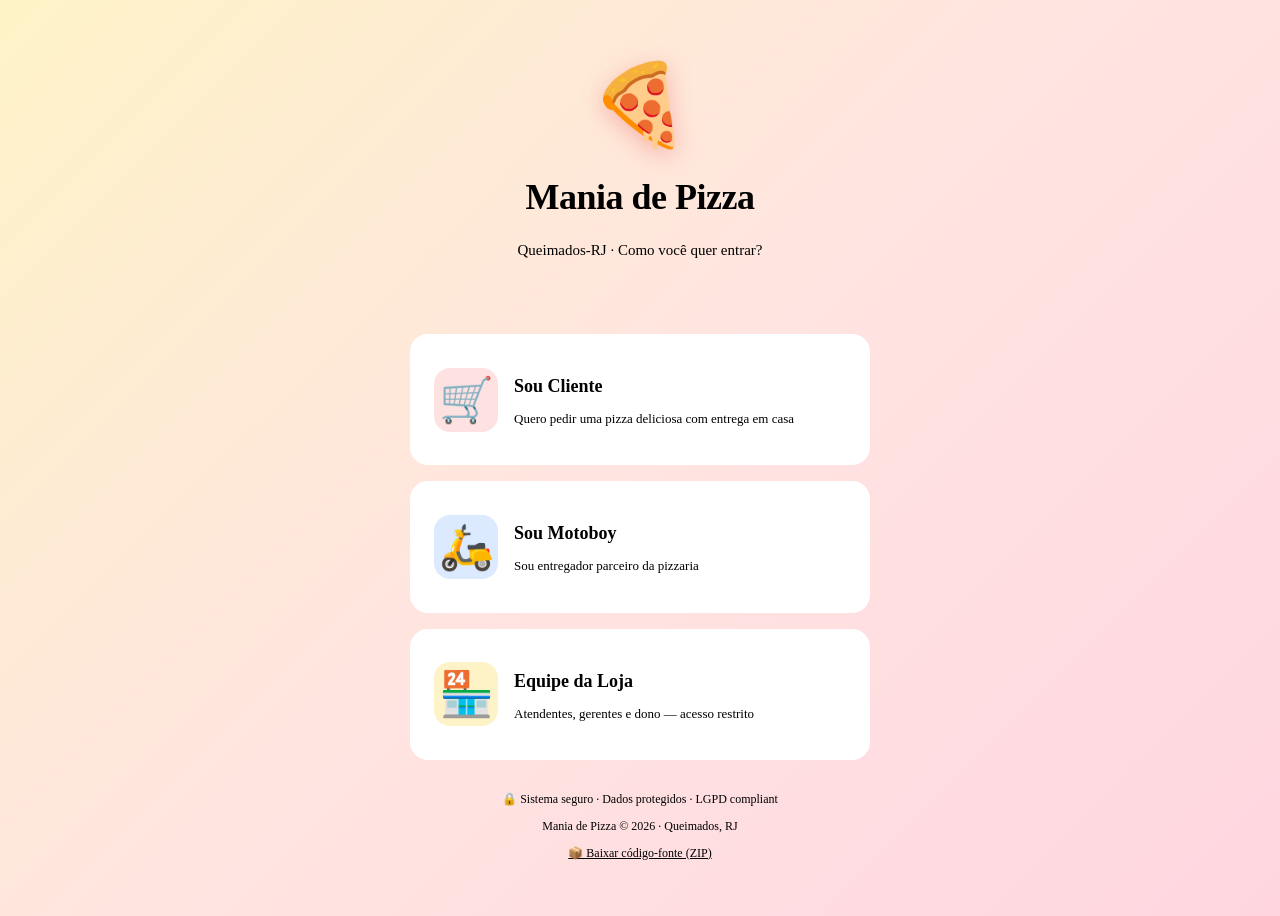
==== index.html @ 7ec07a9e "Add files via upload" ====
<!DOCTYPE html>
<html lang="pt-BR">
<head>
<meta charset="UTF-8">
<meta name="viewport" content="width=device-width, initial-scale=1, viewport-fit=cover">
<meta name="theme-color" content="#e63946">
<meta http-equiv="Content-Security-Policy" content="default-src 'self' 'unsafe-inline' https: data: blob:; img-src 'self' https: data: blob:; connect-src 'self' https:; frame-ancestors 'none';">
<meta http-equiv="X-Content-Type-Options" content="nosniff">
<meta http-equiv="Referrer-Policy" content="strict-origin-when-cross-origin">
<meta name="description" content="Mania de Pizza — A pizza mais gostosa de Queimados, agora com app próprio!">
<title>Mania de Pizza — Bem-vindo</title>
<link rel="manifest" href="manifest.json">
<link rel="icon" href="data:image/svg+xml,%3Csvg xmlns='http://www.w3.org/2000/svg' viewBox='0 0 100 100'%3E%3Ctext y='80' font-size='80'%3E🍕%3C/text%3E%3C/svg%3E">
<link rel="stylesheet" href="https://fonts.googleapis.com/css2?family=Inter:wght@400;500;600;700;800&display=swap">
<link rel="stylesheet" href="css/global.css">
<style>
  body {
    background: linear-gradient(135deg, #fef3c7 0%, #ffe4e1 50%, #ffd6e0 100%);
    min-height: 100vh;
  }
  .hero { text-align: center; padding: 50px 20px 30px; }
  .hero .logo {
    font-size: 80px; margin-bottom: 8px;
    filter: drop-shadow(0 6px 12px rgba(230,57,70,.3));
  }
  .hero h1 {
    font-size: 36px; font-weight: 800;
    color: var(--primary-dark); letter-spacing: -.5px;
  }
  .hero p { color: var(--text-muted); margin-top: 8px; font-size: 15px; }
  .role-grid {
    display: grid; grid-template-columns: 1fr; gap: 16px;
    max-width: 460px; margin: 30px auto 0; padding: 0 20px;
  }
  .role-card {
    background: #fff; border: 2px solid transparent;
    border-radius: 18px; padding: 22px; cursor: pointer;
    transition: transform .15s, box-shadow .2s, border-color .15s;
    text-align: left; display: flex; align-items: center;
    gap: 16px; width: 100%; font: inherit; color: inherit;
  }
  .role-card:hover {
    transform: translateY(-3px);
    box-shadow: 0 12px 30px rgba(0,0,0,.12);
    border-color: var(--primary-light);
  }
  .role-card .icon {
    font-size: 44px; width: 64px; height: 64px;
    display: flex; align-items: center; justify-content: center;
    border-radius: 16px; flex-shrink: 0;
  }
  .role-card.cliente .icon { background: #fee2e2; }
  .role-card.motoboy .icon { background: #dbeafe; }
  .role-card.lojista .icon { background: #fef3c7; }
  .role-card .info h3 { font-size: 18px; font-weight: 700; margin-bottom: 4px; }
  .role-card .info p { font-size: 13px; color: var(--text-muted); line-height: 1.4; }
  .footer-info {
    text-align: center; margin-top: 32px; padding: 0 20px 24px;
    color: var(--text-muted); font-size: 12px;
  }
  .footer-info a { color: var(--primary-dark); }
</style>
</head>
<body>

<header class="hero">
  <div class="logo" aria-hidden="true">🍕</div>
  <h1>Mania de Pizza</h1>
  <p>Queimados-RJ · Como você quer entrar?</p>
</header>

<main class="role-grid" role="navigation" aria-label="Escolha de perfil">
  <button class="role-card cliente" onclick="location.href='cliente-entrada.html'" aria-label="Sou Cliente">
    <div class="icon">🛒</div>
    <div class="info">
      <h3>Sou Cliente</h3>
      <p>Quero pedir uma pizza deliciosa com entrega em casa</p>
    </div>
  </button>

  <button class="role-card motoboy" onclick="location.href='motoboy-entrada.html'" aria-label="Sou Motoboy">
    <div class="icon">🛵</div>
    <div class="info">
      <h3>Sou Motoboy</h3>
      <p>Sou entregador parceiro da pizzaria</p>
    </div>
  </button>

  <button class="role-card lojista" onclick="location.href='login.html?staff=1'" aria-label="Acesso da Equipe">
    <div class="icon">🏪</div>
    <div class="info">
      <h3>Equipe da Loja</h3>
      <p>Atendentes, gerentes e dono — acesso restrito</p>
    </div>
  </button>
</main>

<div class="footer-info">
  <p>🔒 Sistema seguro · Dados protegidos · LGPD compliant</p>
  <p style="margin-top:6px">Mania de Pizza © 2026 · Queimados, RJ</p>
  <p style="margin-top:10px"><a href="download.html" style="font-size:12px">📦 Baixar código-fonte (ZIP)</a></p>
</div>

<script>
if ('serviceWorker' in navigator) {
  window.addEventListener('load', function () {
    navigator.serviceWorker.register('sw.js').catch(function () {});
  });
}
</script>
<script src="js/security.js"></script>
<script>
  (async function () {
    const s = await MDPSecurity.getSession();
    if (!s) return;
    const target = {
      cliente: 'comprador.html',
      motoboy: 'motoboy.html',
      atendente: 'painel-atendente.html',
      gerente: 'painel-gerente.html',
      dono: 'painel-gerente.html'
    }[s.role];
    if (target) {
      const cont = document.createElement('div');
      cont.style.cssText = 'position:fixed;bottom:20px;left:50%;transform:translateX(-50%);background:#1f2937;color:#fff;padding:14px 22px;border-radius:14px;display:flex;gap:12px;align-items:center;z-index:50;box-shadow:0 8px 24px rgba(0,0,0,.3);max-width:90vw';
      cont.innerHTML =
        '<div style="font-size:14px">Logado como <b>' + MDPSecurity.escapeHtml(s.nome || s.email) + '</b></div>' +
        '<button onclick="location.href=\'' + target + '\'" style="background:#e63946;border:none;color:#fff;padding:8px 14px;border-radius:8px;font-weight:600;cursor:pointer">Continuar</button>' +
        '<button onclick="MDPSecurity.clearSession();location.reload()" style="background:transparent;border:1px solid #4b5563;color:#fff;padding:8px 14px;border-radius:8px;cursor:pointer">Sair</button>';
      document.body.appendChild(cont);
    }
  })();
</script>

</body>
</html>
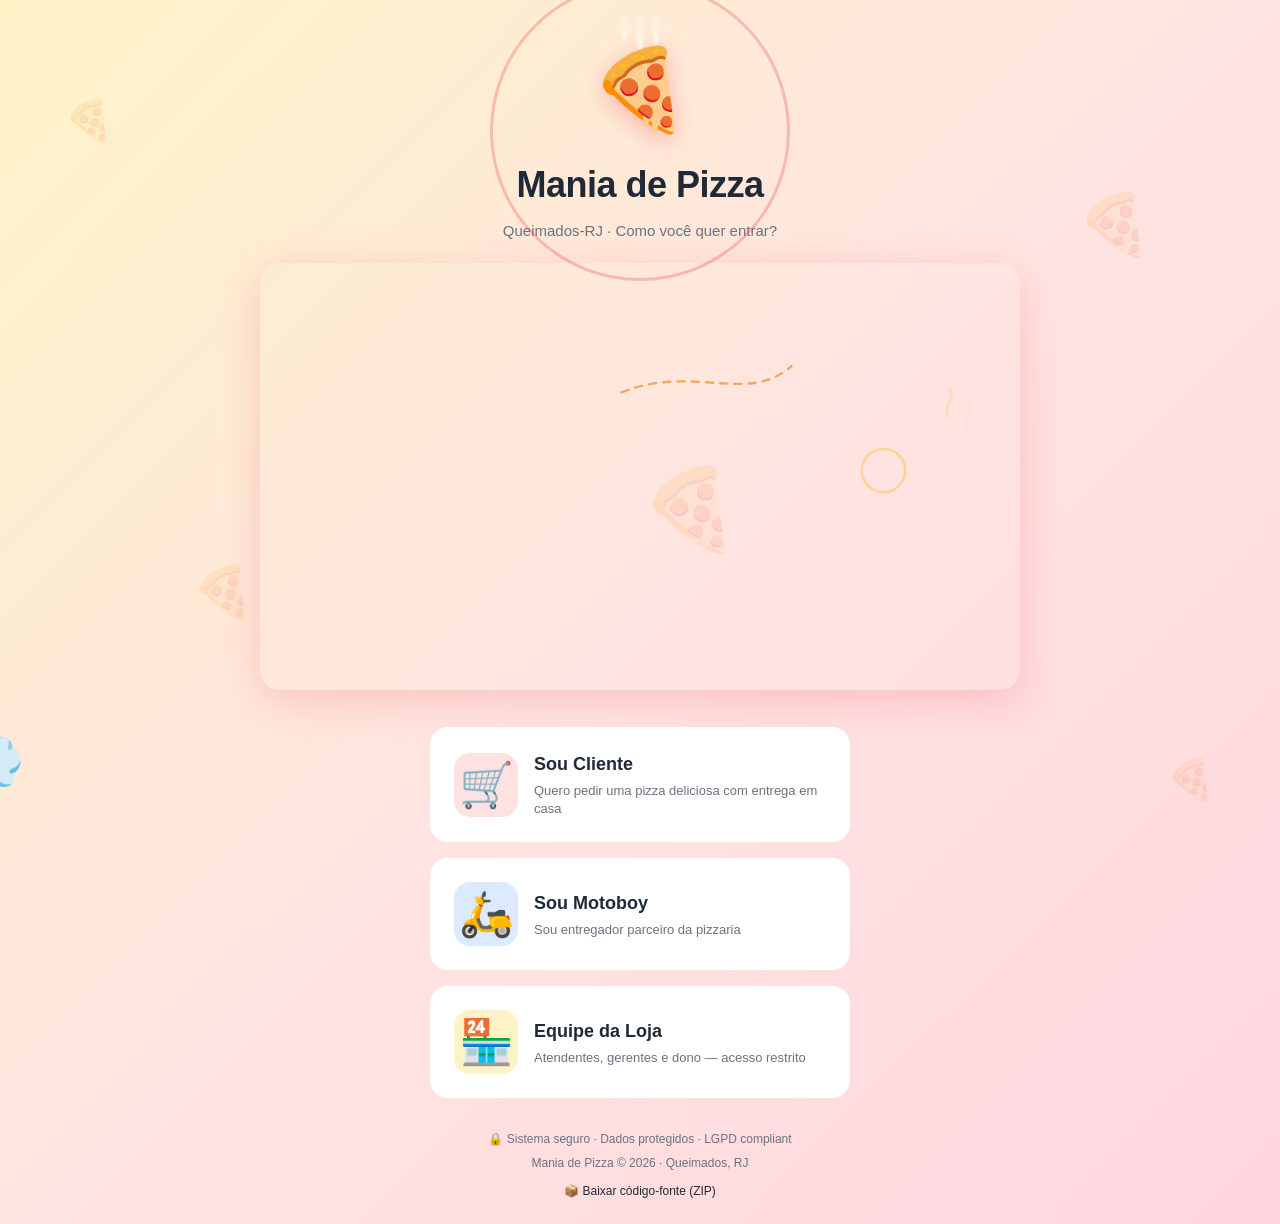
==== commit d9b35455: "Add animations and visual enhancements to pizza delivery website - New .gitignore file with comprehe" ====
--- a/index.html
+++ b/index.html
@@ -17,8 +17,151 @@
   body {
     background: linear-gradient(135deg, #fef3c7 0%, #ffe4e1 50%, #ffd6e0 100%);
     min-height: 100vh;
-  }
-  .hero { text-align: center; padding: 50px 20px 30px; }
+    overflow-x: hidden;
+  }
+  
+  /* Animação de fundo - Pizza flutuante */
+  .floating-pizzas {
+    position: fixed;
+    top: 0;
+    left: 0;
+    width: 100%;
+    height: 100%;
+    pointer-events: none;
+    z-index: 0;
+    overflow: hidden;
+  }
+  
+  .floating-pizza {
+    position: absolute;
+    font-size: 40px;
+    opacity: 0.15;
+    animation: float 15s infinite ease-in-out;
+  }
+  
+  .floating-pizza:nth-child(1) { top: 10%; left: 5%; animation-delay: 0s; }
+  .floating-pizza:nth-child(2) { top: 20%; right: 10%; animation-delay: 2s; font-size: 60px; }
+  .floating-pizza:nth-child(3) { bottom: 30%; left: 15%; animation-delay: 4s; font-size: 50px; }
+  .floating-pizza:nth-child(4) { bottom: 10%; right: 5%; animation-delay: 1s; }
+  .floating-pizza:nth-child(5) { top: 50%; left: 50%; animation-delay: 3s; font-size: 80px; }
+  
+  @keyframes float {
+    0%, 100% { transform: translateY(0) rotate(0deg) scale(1); }
+    25% { transform: translateY(-20px) rotate(5deg) scale(1.05); }
+    50% { transform: translateY(-10px) rotate(-5deg) scale(0.95); }
+    75% { transform: translateY(-30px) rotate(3deg) scale(1.02); }
+  }
+  
+  /* Hero Animation Container */
+  .hero-animation-container {
+    position: relative;
+    max-width: 800px;
+    margin: 0 auto 20px;
+    padding: 0 20px;
+  }
+  
+  .hero-svg-banner {
+    width: 100%;
+    border-radius: 20px;
+    box-shadow: 0 10px 40px rgba(230, 57, 70, 0.2);
+    transition: transform 0.3s ease;
+  }
+  
+  .hero-svg-banner:hover {
+    transform: scale(1.02);
+  }
+  
+  /* Animated Pizza Slice in Logo */
+  .logo-container {
+    position: relative;
+    display: inline-block;
+    animation: logoBounce 2s ease-in-out infinite;
+  }
+  
+  @keyframes logoBounce {
+    0%, 100% { transform: translateY(0) rotate(0deg); }
+    50% { transform: translateY(-8px) rotate(2deg); }
+  }
+  
+  .logo-pizza-spin {
+    display: inline-block;
+    animation: pizzaSpin 8s linear infinite;
+  }
+  
+  @keyframes pizzaSpin {
+    0% { transform: rotate(0deg); }
+    25% { transform: rotate(-5deg); }
+    75% { transform: rotate(5deg); }
+    100% { transform: rotate(0deg); }
+  }
+  
+  /* Steam animation from hot pizza */
+  .steam-container {
+    position: absolute;
+    top: -20px;
+    left: 50%;
+    transform: translateX(-50%);
+    display: flex;
+    gap: 8px;
+  }
+  
+  .steam {
+    width: 8px;
+    height: 30px;
+    background: linear-gradient(to top, rgba(255,255,255,0.6), transparent);
+    border-radius: 50%;
+    animation: steamRise 2s ease-in-out infinite;
+  }
+  
+  .steam:nth-child(2) { animation-delay: 0.3s; height: 40px; }
+  .steam:nth-child(3) { animation-delay: 0.6s; height: 35px; }
+  
+  @keyframes steamRise {
+    0%, 100% { transform: translateY(0) scaleY(1); opacity: 0.6; }
+    50% { transform: translateY(-15px) scaleY(1.2); opacity: 0.2; }
+  }
+  
+  /* Delivery bike animation */
+  .delivery-bike {
+    position: fixed;
+    bottom: 100px;
+    left: -100px;
+    font-size: 50px;
+    z-index: 1;
+    animation: deliverBike 12s linear infinite;
+  }
+  
+  @keyframes deliverBike {
+    0% { left: -100px; transform: scaleX(1); }
+    45% { left: 100%; transform: scaleX(1); }
+    50% { left: 100%; transform: scaleX(-1); }
+    95% { left: -100px; transform: scaleX(-1); }
+    100% { left: -100px; transform: scaleX(1); }
+  }
+  
+  /* Pulse rings around hero */
+  .pulse-ring {
+    position: absolute;
+    top: 50%;
+    left: 50%;
+    transform: translate(-50%, -50%);
+    width: 300px;
+    height: 300px;
+    border: 3px solid rgba(230, 57, 70, 0.1);
+    border-radius: 50%;
+    animation: pulseRing 3s ease-out infinite;
+    pointer-events: none;
+  }
+  
+  .pulse-ring:nth-child(2) { animation-delay: 1s; }
+  .pulse-ring:nth-child(3) { animation-delay: 2s; }
+  
+  @keyframes pulseRing {
+    0% { width: 200px; height: 200px; opacity: 0.8; }
+    100% { width: 500px; height: 500px; opacity: 0; }
+  }
+  
+  .hero { text-align: center; padding: 30px 20px 20px; position: relative; z-index: 2; }
   .hero .logo {
     font-size: 80px; margin-bottom: 8px;
     filter: drop-shadow(0 6px 12px rgba(230,57,70,.3));
@@ -26,11 +169,19 @@
   .hero h1 {
     font-size: 36px; font-weight: 800;
     color: var(--primary-dark); letter-spacing: -.5px;
-  }
+    animation: titleGlow 3s ease-in-out infinite;
+  }
+  
+  @keyframes titleGlow {
+    0%, 100% { text-shadow: 0 0 10px rgba(230,57,70,0.3); }
+    50% { text-shadow: 0 0 20px rgba(230,57,70,0.6), 0 0 30px rgba(230,57,70,0.4); }
+  }
+  
   .hero p { color: var(--text-muted); margin-top: 8px; font-size: 15px; }
   .role-grid {
     display: grid; grid-template-columns: 1fr; gap: 16px;
     max-width: 460px; margin: 30px auto 0; padding: 0 20px;
+    position: relative; z-index: 2;
   }
   .role-card {
     background: #fff; border: 2px solid transparent;
@@ -38,6 +189,18 @@
     transition: transform .15s, box-shadow .2s, border-color .15s;
     text-align: left; display: flex; align-items: center;
     gap: 16px; width: 100%; font: inherit; color: inherit;
+    position: relative; overflow: hidden;
+  }
+  .role-card::before {
+    content: '';
+    position: absolute;
+    top: 0; left: -100%;
+    width: 100%; height: 100%;
+    background: linear-gradient(90deg, transparent, rgba(230,57,70,0.05), transparent);
+    transition: left 0.5s;
+  }
+  .role-card:hover::before {
+    left: 100%;
   }
   .role-card:hover {
     transform: translateY(-3px);
@@ -48,6 +211,10 @@
     font-size: 44px; width: 64px; height: 64px;
     display: flex; align-items: center; justify-content: center;
     border-radius: 16px; flex-shrink: 0;
+    transition: transform 0.3s ease;
+  }
+  .role-card:hover .icon {
+    transform: scale(1.1) rotate(5deg);
   }
   .role-card.cliente .icon { background: #fee2e2; }
   .role-card.motoboy .icon { background: #dbeafe; }
@@ -57,17 +224,49 @@
   .footer-info {
     text-align: center; margin-top: 32px; padding: 0 20px 24px;
     color: var(--text-muted); font-size: 12px;
+    position: relative; z-index: 2;
   }
   .footer-info a { color: var(--primary-dark); }
 </style>
 </head>
 <body>
 
+<!-- Pizzas flutuantes no fundo -->
+<div class="floating-pizzas" aria-hidden="true">
+  <div class="floating-pizza">🍕</div>
+  <div class="floating-pizza">🍕</div>
+  <div class="floating-pizza">🍕</div>
+  <div class="floating-pizza">🍕</div>
+  <div class="floating-pizza">🍕</div>
+</div>
+
+<!-- Moto de entrega animada -->
+<div class="delivery-bike" aria-hidden="true">🛵💨</div>
+
 <header class="hero">
-  <div class="logo" aria-hidden="true">🍕</div>
+  <div class="logo-container">
+    <div class="logo logo-pizza-spin" aria-hidden="true">🍕</div>
+    <div class="steam-container" aria-hidden="true">
+      <div class="steam"></div>
+      <div class="steam"></div>
+      <div class="steam"></div>
+    </div>
+  </div>
   <h1>Mania de Pizza</h1>
   <p>Queimados-RJ · Como você quer entrar?</p>
+  
+  <!-- Pulse rings effect -->
+  <div class="pulse-ring" aria-hidden="true"></div>
+  <div class="pulse-ring" aria-hidden="true"></div>
+  <div class="pulse-ring" aria-hidden="true"></div>
 </header>
+
+<!-- Banner SVG animado -->
+<div class="hero-animation-container">
+  <img src="assets/pizzaria-loop.svg" alt="Banner animado da pizzaria com rota de entrega" class="hero-svg-banner" loading="lazy" />
+  <!-- Alternativa com GIF animado (descomente para usar) -->
+  <!-- <img src="assets/motion-banner.gif" alt="Banner animado da pizzaria" class="hero-svg-banner" style="display:none;" /> -->
+</div>
 
 <main class="role-grid" role="navigation" aria-label="Escolha de perfil">
   <button class="role-card cliente" onclick="location.href='cliente-entrada.html'" aria-label="Sou Cliente">
--- a/css/global.css
+++ b/css/global.css
@@ -0,0 +1,62 @@
+/* Global CSS - Mania de Pizza */
+:root {
+  --primary-dark: #1f2937;
+  --primary-light: #e63946;
+  --text-muted: #6b7280;
+}
+
+* {
+  margin: 0;
+  padding: 0;
+  box-sizing: border-box;
+}
+
+body {
+  font-family: 'Inter', -apple-system, BlinkMacSystemFont, 'Segoe UI', Roboto, sans-serif;
+  color: var(--primary-dark);
+  line-height: 1.5;
+  -webkit-font-smoothing: antialiased;
+  -moz-osx-font-smoothing: grayscale;
+}
+
+button {
+  font-family: inherit;
+}
+
+a {
+  text-decoration: none;
+  transition: opacity 0.2s;
+}
+
+a:hover {
+  opacity: 0.8;
+}
+
+/* Responsive adjustments */
+@media (max-width: 768px) {
+  .hero h1 {
+    font-size: 28px;
+  }
+  
+  .hero .logo {
+    font-size: 60px;
+  }
+  
+  .floating-pizza {
+    font-size: 30px;
+  }
+  
+  .delivery-bike {
+    font-size: 40px;
+    bottom: 80px;
+  }
+}
+
+/* Reduced motion preference */
+@media (prefers-reduced-motion: reduce) {
+  *, *::before, *::after {
+    animation-duration: 0.01ms !important;
+    animation-iteration-count: 1 !important;
+    transition-duration: 0.01ms !important;
+  }
+}
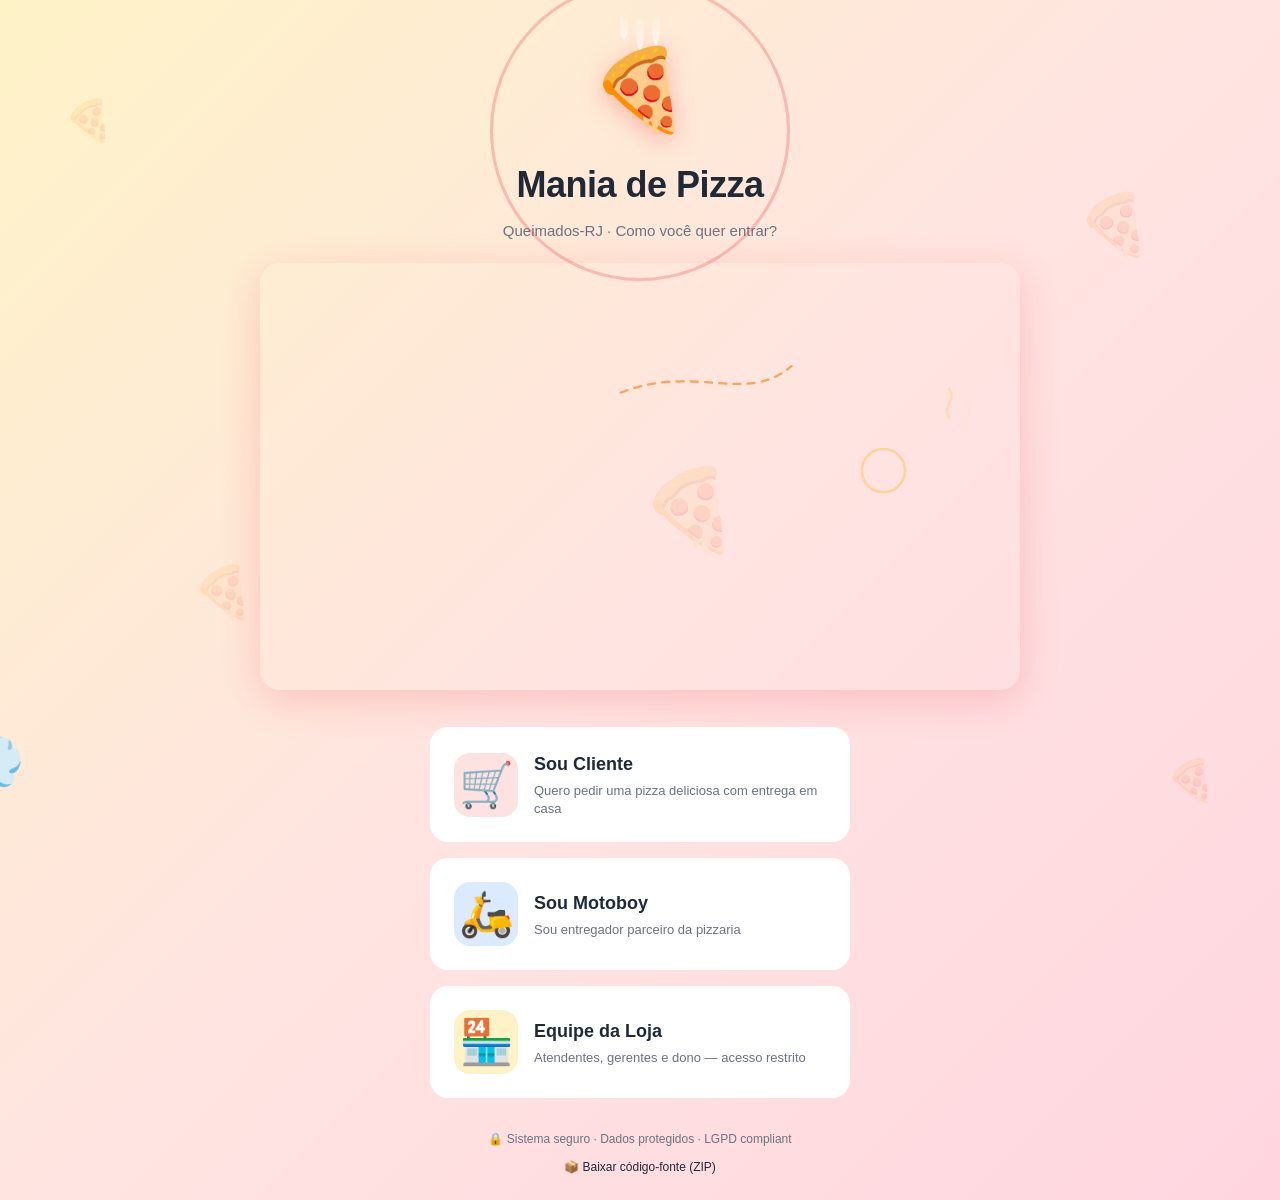
==== commit 75b68860: "Remove copyright watermark from footer • index.html remove copyright line "Mania de Pizza © 2026 · Q" ====
--- a/index.html
+++ b/index.html
@@ -296,7 +296,6 @@
 
 <div class="footer-info">
   <p>🔒 Sistema seguro · Dados protegidos · LGPD compliant</p>
-  <p style="margin-top:6px">Mania de Pizza © 2026 · Queimados, RJ</p>
   <p style="margin-top:10px"><a href="download.html" style="font-size:12px">📦 Baixar código-fonte (ZIP)</a></p>
 </div>
 
